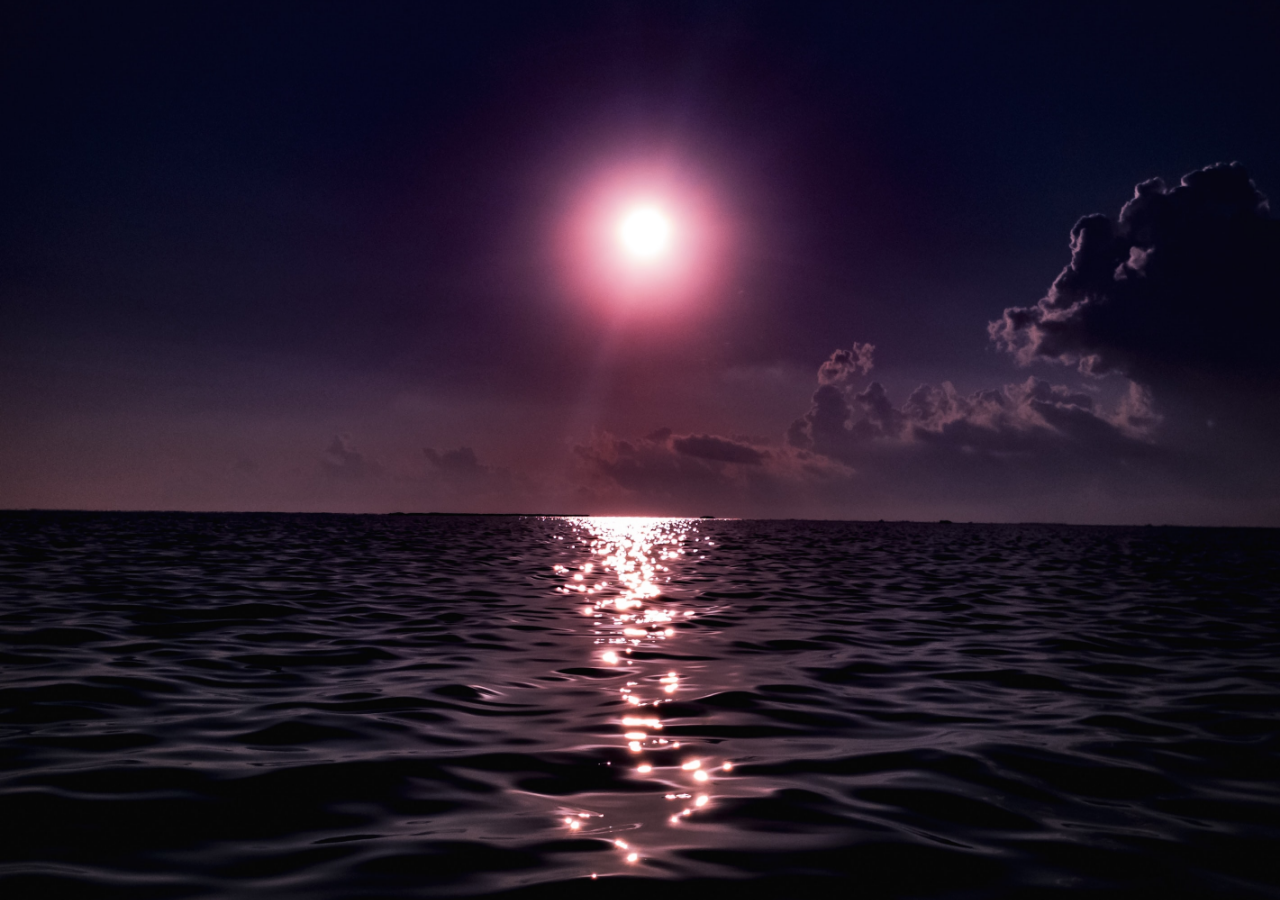
==== index.html @ 0da08a6e "initial update with background img" ====
<!DOCTYPE html>
<html lang="en">
<head>
    <meta charset="UTF-8">
    <meta http-equiv="X-UA-Compatible" content="IE=edge">
    <meta name="viewport" content="width=device-width, initial-scale=1.0">
    <title>JBL Portfolio</title>

    <link rel="stylesheet" href="styles.css">
    
</head>
<body>
    
</body>
</html>
---- styles.css ----
html { 
    background: url(images/background.jpg) no-repeat center center fixed; 
    -webkit-background-size: cover;
    -moz-background-size: cover;
    -o-background-size: cover;
    background-size: cover;
  }
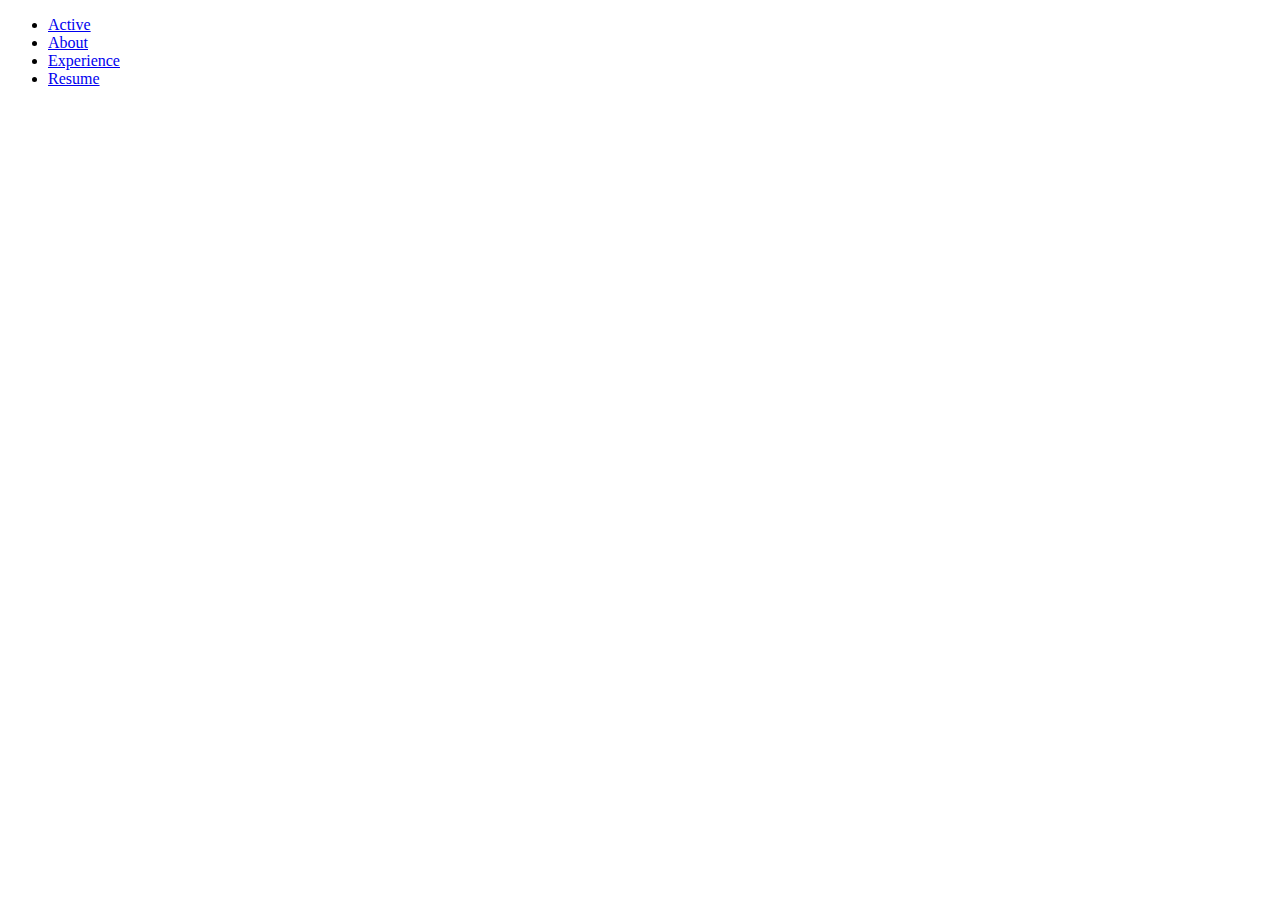
==== commit 2e15a8e4: "page refinements1" ====
--- a/index.html
+++ b/index.html
@@ -6,10 +6,35 @@
     <meta name="viewport" content="width=device-width, initial-scale=1.0">
     <title>JBL Portfolio</title>
 
+
+    <!-- Bootstrap CSS -->
+    <link href="https://cdn.jsdelivr.net/npm/bootstrap@5.1.3/dist/css/bootstrap.min.css" rel="stylesheet" integrity="sha384-1BmE4kWBq78iYhFldvKuhfTAU6auU8tT94WrHftjDbrCEXSU1oBoqyl2QvZ6jIW3" crossorigin="anonymous">
+
+
     <link rel="stylesheet" href="styles.css">
-    
+
 </head>
 <body>
+    <ul class="nav justify-content-end">
+        <li class="nav-item">
+          <a class="nav-link active" aria-current="page" href="#">Active</a>
+        </li>
+        <li class="nav-item">
+          <a class="nav-link" href="about.html">About</a>
+        </li>
+        <li class="nav-item">
+          <a class="nav-link" href="experience.html">Experience</a>
+        </li>
+        <li class="nav-item">
+          <a class="nav-link" href="resume.html">Resume</a>
+        </li>
+    </ul>
     
+    
+
+    
+
+    <!-- Bootstrap JS & Popover-->
+    <script src="https://cdn.jsdelivr.net/npm/bootstrap@5.1.3/dist/js/bootstrap.bundle.min.js" integrity="sha384-ka7Sk0Gln4gmtz2MlQnikT1wXgYsOg+OMhuP+IlRH9sENBO0LRn5q+8nbTov4+1p" crossorigin="anonymous"></script>
 </body>
 </html>--- a/styles.css
+++ b/styles.css
@@ -1,5 +1,5 @@
 html { 
-    background: url(images/background.jpg) no-repeat center center fixed; 
+    background: no-repeat center center fixed; 
     -webkit-background-size: cover;
     -moz-background-size: cover;
     -o-background-size: cover;
